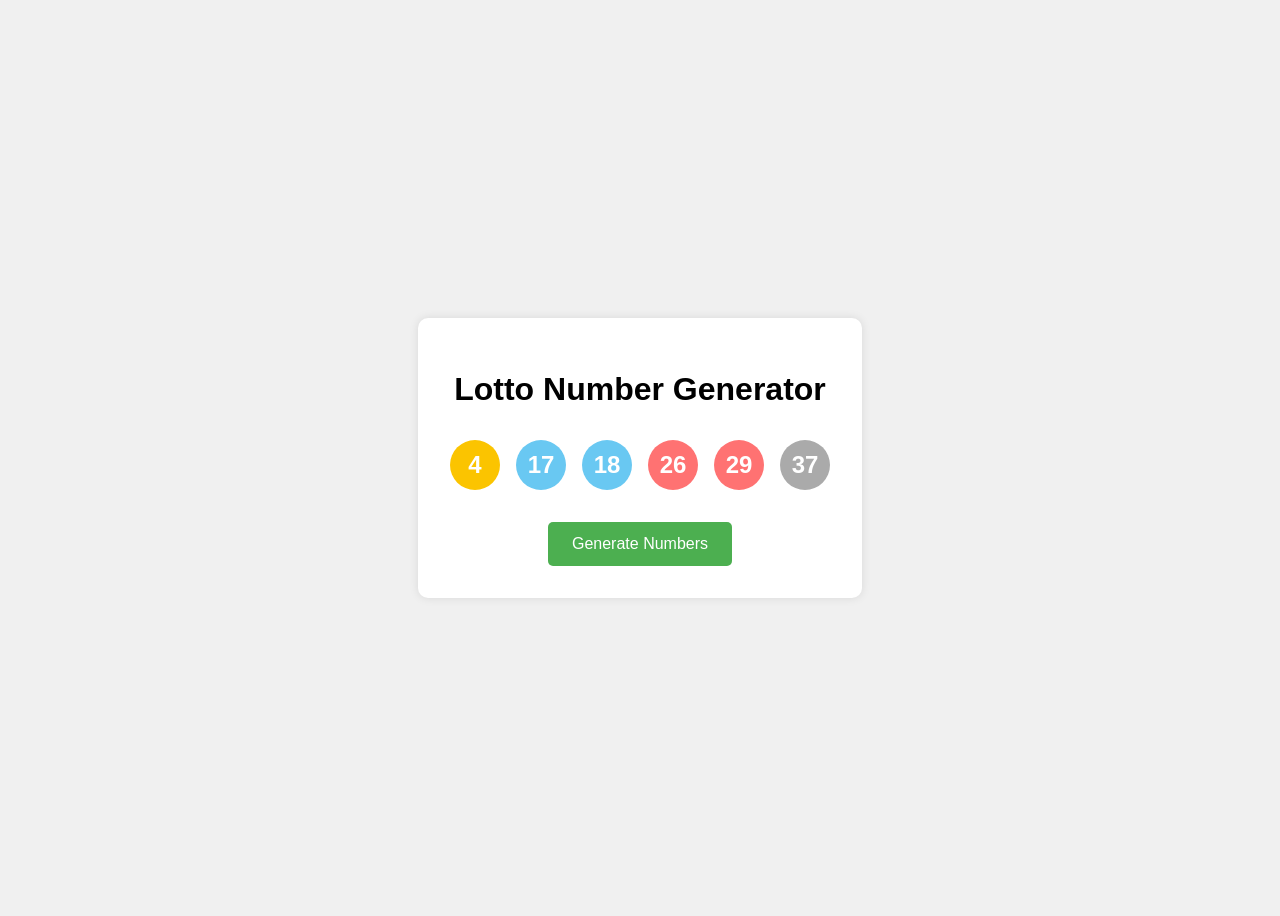
==== index.html @ 9f6ef5b7 "Update app and clean repository files" ====
<!DOCTYPE html>
<html lang="en">
<head>
    <meta charset="UTF-8" />
    <meta name="viewport" content="width=device-width, initial-scale=1.0" />
    <title>Lotto Number Generator</title>
    <link href='/style.css' rel='stylesheet'>
</head>
<body>
    <div class="container">
        <h1>Lotto Number Generator</h1>
        <div class="lotto-display"></div>
        <button class="generate-btn">Generate Numbers</button>
    </div>
    <script defer type="text/javascript" src="/main.js"></script>
</body>
</html>
---- style.css ----
body {
    font-family: sans-serif;
    display: flex;
    justify-content: center;
    align-items: center;
    min-height: 100vh;
    background-color: #f0f0f0;
}

.container {
    text-align: center;
    background-color: #fff;
    padding: 2rem;
    border-radius: 10px;
    box-shadow: 0 0 10px rgba(0, 0, 0, 0.1);
}

.lotto-display {
    display: flex;
    justify-content: center;
    gap: 1rem;
    margin: 2rem 0;
}

.lotto-ball {
    width: 50px;
    height: 50px;
    border-radius: 50%;
    display: flex;
    justify-content: center;
    align-items: center;
    font-size: 1.5rem;
    font-weight: bold;
    color: #fff;
}

.generate-btn {
    padding: 0.8rem 1.5rem;
    font-size: 1rem;
    border: none;
    border-radius: 5px;
    background-color: #4CAF50;
    color: #fff;
    cursor: pointer;
    transition: background-color 0.3s;
}

.generate-btn:hover {
    background-color: #45a049;
}
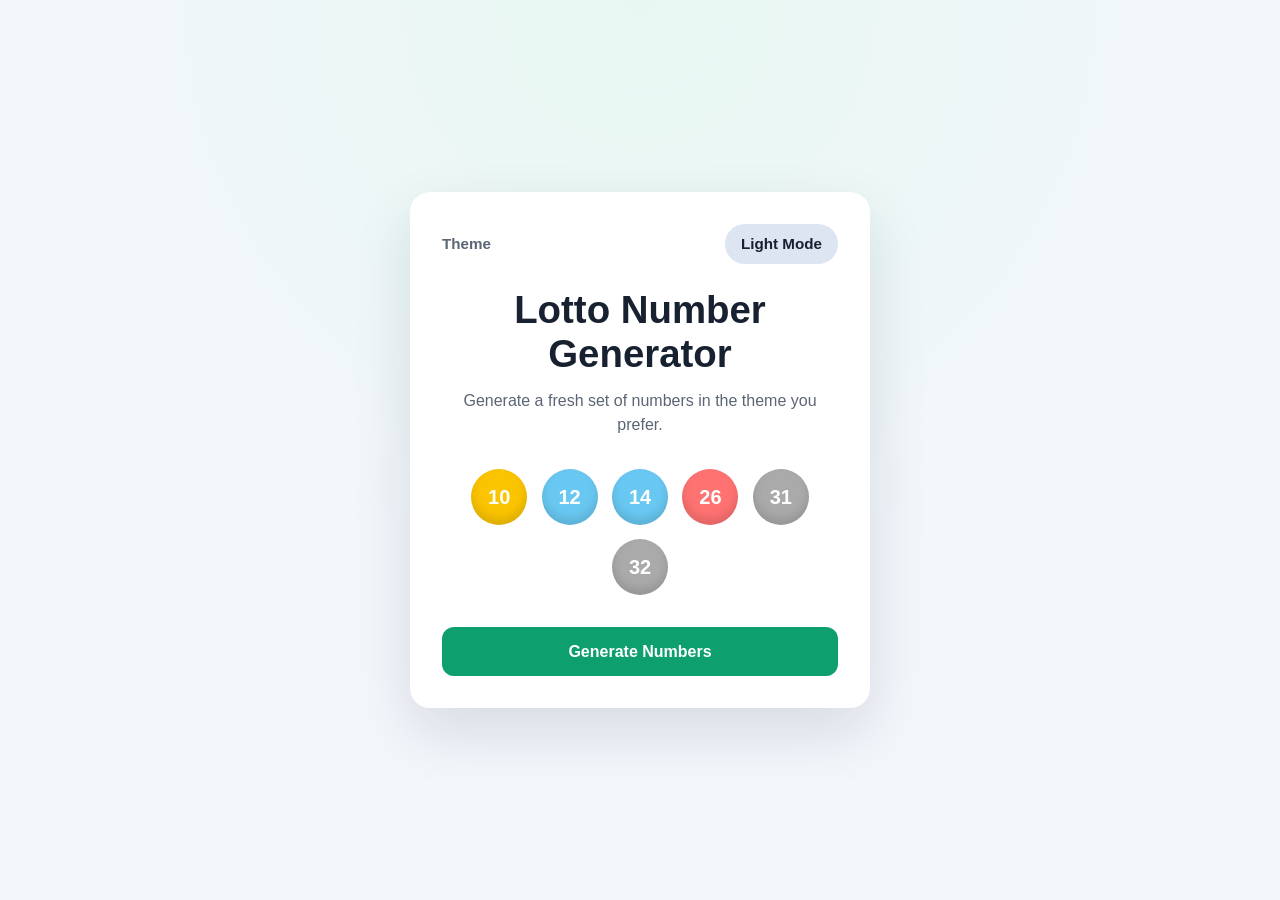
==== commit b86e6b84: "Add dark and light theme toggle" ====
--- a/index.html
+++ b/index.html
@@ -4,14 +4,21 @@
     <meta charset="UTF-8" />
     <meta name="viewport" content="width=device-width, initial-scale=1.0" />
     <title>Lotto Number Generator</title>
-    <link href='/style.css' rel='stylesheet'>
+    <link href="/style.css" rel="stylesheet">
 </head>
 <body>
     <div class="container">
+        <div class="toolbar">
+            <span class="theme-label">Theme</span>
+            <button class="theme-toggle" type="button" aria-label="Toggle color theme" aria-pressed="false">
+                <span class="theme-toggle-text">Light Mode</span>
+            </button>
+        </div>
         <h1>Lotto Number Generator</h1>
+        <p class="subtitle">Generate a fresh set of numbers in the theme you prefer.</p>
         <div class="lotto-display"></div>
         <button class="generate-btn">Generate Numbers</button>
     </div>
     <script defer type="text/javascript" src="/main.js"></script>
 </body>
-</html>+</html>
--- a/style.css
+++ b/style.css
@@ -1,50 +1,152 @@
+:root {
+    --bg-primary: #f3f6fb;
+    --bg-secondary: #ffffff;
+    --bg-accent: #e7f8f2;
+    --text-primary: #18212f;
+    --text-secondary: #5b6575;
+    --shadow-color: rgba(15, 23, 42, 0.12);
+    --button-bg: #0d9f6e;
+    --button-bg-hover: #0a855c;
+    --button-text: #ffffff;
+    --toggle-bg: #dce5f1;
+    --toggle-text: #18212f;
+}
+
+body[data-theme='dark'] {
+    --bg-primary: #08131a;
+    --bg-secondary: #112029;
+    --bg-accent: #16313b;
+    --text-primary: #f4fbff;
+    --text-secondary: #9fb4bf;
+    --shadow-color: rgba(0, 0, 0, 0.38);
+    --button-bg: #3fd0a3;
+    --button-bg-hover: #30ba90;
+    --button-text: #08131a;
+    --toggle-bg: #223844;
+    --toggle-text: #f4fbff;
+}
+
+* {
+    box-sizing: border-box;
+}
+
 body {
-    font-family: sans-serif;
+    margin: 0;
+    font-family: "Segoe UI", sans-serif;
     display: flex;
     justify-content: center;
     align-items: center;
     min-height: 100vh;
-    background-color: #f0f0f0;
+    padding: 1.5rem;
+    background: radial-gradient(circle at top, var(--bg-accent), var(--bg-primary) 55%);
+    color: var(--text-primary);
+    transition: background 0.25s ease, color 0.25s ease;
 }
 
 .container {
+    width: min(100%, 460px);
     text-align: center;
-    background-color: #fff;
+    background-color: var(--bg-secondary);
     padding: 2rem;
-    border-radius: 10px;
-    box-shadow: 0 0 10px rgba(0, 0, 0, 0.1);
+    border-radius: 20px;
+    box-shadow: 0 24px 60px var(--shadow-color);
+    transition: background-color 0.25s ease, box-shadow 0.25s ease;
+}
+
+.toolbar {
+    display: flex;
+    justify-content: space-between;
+    align-items: center;
+    margin-bottom: 1.5rem;
+}
+
+.theme-label,
+.subtitle {
+    color: var(--text-secondary);
+}
+
+.theme-label {
+    font-size: 0.95rem;
+    font-weight: 600;
+}
+
+.theme-toggle {
+    border: none;
+    border-radius: 999px;
+    background-color: var(--toggle-bg);
+    color: var(--toggle-text);
+    padding: 0.7rem 1rem;
+    font-size: 0.95rem;
+    font-weight: 700;
+    cursor: pointer;
+    transition: transform 0.2s ease, background-color 0.25s ease, color 0.25s ease;
+}
+
+.theme-toggle:hover {
+    transform: translateY(-1px);
+}
+
+h1 {
+    margin: 0;
+    font-size: clamp(1.9rem, 4vw, 2.4rem);
+}
+
+.subtitle {
+    margin: 0.85rem 0 2rem;
+    line-height: 1.5;
 }
 
 .lotto-display {
     display: flex;
+    flex-wrap: wrap;
     justify-content: center;
-    gap: 1rem;
+    gap: 0.9rem;
     margin: 2rem 0;
 }
 
 .lotto-ball {
-    width: 50px;
-    height: 50px;
+    width: 56px;
+    height: 56px;
     border-radius: 50%;
     display: flex;
     justify-content: center;
     align-items: center;
-    font-size: 1.5rem;
-    font-weight: bold;
+    font-size: 1.25rem;
+    font-weight: 800;
     color: #fff;
+    box-shadow: inset 0 -6px 10px rgba(0, 0, 0, 0.12);
 }
 
 .generate-btn {
-    padding: 0.8rem 1.5rem;
+    width: 100%;
+    padding: 0.95rem 1.5rem;
     font-size: 1rem;
+    font-weight: 700;
     border: none;
-    border-radius: 5px;
-    background-color: #4CAF50;
-    color: #fff;
+    border-radius: 12px;
+    background-color: var(--button-bg);
+    color: var(--button-text);
     cursor: pointer;
-    transition: background-color 0.3s;
+    transition: background-color 0.25s ease, transform 0.2s ease;
 }
 
 .generate-btn:hover {
-    background-color: #45a049;
-}+    background-color: var(--button-bg-hover);
+    transform: translateY(-1px);
+}
+
+@media (max-width: 520px) {
+    .container {
+        padding: 1.4rem;
+    }
+
+    .toolbar {
+        gap: 0.75rem;
+        align-items: flex-start;
+        flex-direction: column;
+    }
+
+    .theme-toggle {
+        width: 100%;
+    }
+}
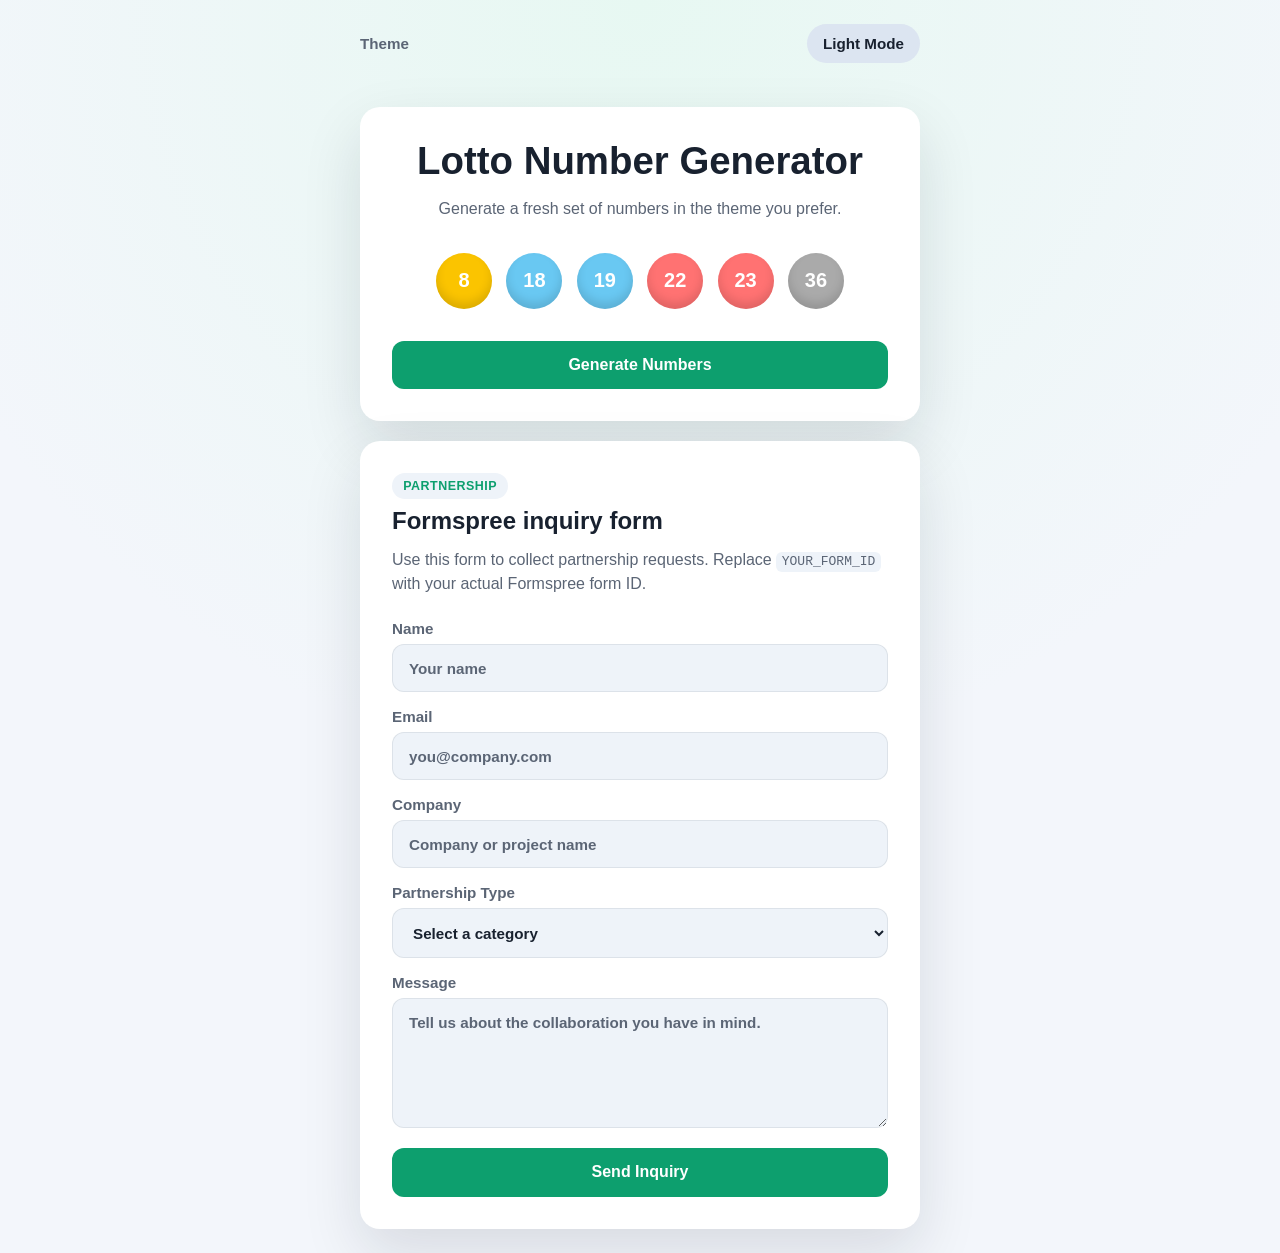
==== commit cce242a8: "Add Formspree partnership inquiry form" ====
--- a/index.html
+++ b/index.html
@@ -14,10 +14,51 @@
                 <span class="theme-toggle-text">Light Mode</span>
             </button>
         </div>
-        <h1>Lotto Number Generator</h1>
-        <p class="subtitle">Generate a fresh set of numbers in the theme you prefer.</p>
-        <div class="lotto-display"></div>
-        <button class="generate-btn">Generate Numbers</button>
+
+        <section class="card lotto-card">
+            <h1>Lotto Number Generator</h1>
+            <p class="subtitle">Generate a fresh set of numbers in the theme you prefer.</p>
+            <div class="lotto-display"></div>
+            <button class="generate-btn">Generate Numbers</button>
+        </section>
+
+        <section class="card partnership-card">
+            <div class="section-heading">
+                <span class="eyebrow">Partnership</span>
+                <h2>Formspree inquiry form</h2>
+            </div>
+            <p class="subtitle form-copy">Use this form to collect partnership requests. Replace <code>YOUR_FORM_ID</code> with your actual Formspree form ID.</p>
+            <form class="partnership-form" action="https://formspree.io/f/YOUR_FORM_ID" method="POST">
+                <label>
+                    Name
+                    <input type="text" name="name" placeholder="Your name" required>
+                </label>
+                <label>
+                    Email
+                    <input type="email" name="email" placeholder="you@company.com" required>
+                </label>
+                <label>
+                    Company
+                    <input type="text" name="company" placeholder="Company or project name">
+                </label>
+                <label>
+                    Partnership Type
+                    <select name="partnership_type" required>
+                        <option value="" selected disabled>Select a category</option>
+                        <option value="brand">Brand collaboration</option>
+                        <option value="creator">Creator partnership</option>
+                        <option value="distribution">Music distribution</option>
+                        <option value="investment">Investment / strategic</option>
+                    </select>
+                </label>
+                <label>
+                    Message
+                    <textarea name="message" rows="5" placeholder="Tell us about the collaboration you have in mind." required></textarea>
+                </label>
+                <input type="hidden" name="_subject" value="New VAYLA partnership inquiry">
+                <button class="generate-btn form-submit" type="submit">Send Inquiry</button>
+            </form>
+        </section>
     </div>
     <script defer type="text/javascript" src="/main.js"></script>
 </body>
--- a/style.css
+++ b/style.css
@@ -2,6 +2,8 @@
     --bg-primary: #f3f6fb;
     --bg-secondary: #ffffff;
     --bg-accent: #e7f8f2;
+    --bg-muted: #eef3f9;
+    --border-color: rgba(24, 33, 47, 0.08);
     --text-primary: #18212f;
     --text-secondary: #5b6575;
     --shadow-color: rgba(15, 23, 42, 0.12);
@@ -16,6 +18,8 @@
     --bg-primary: #08131a;
     --bg-secondary: #112029;
     --bg-accent: #16313b;
+    --bg-muted: #132731;
+    --border-color: rgba(244, 251, 255, 0.08);
     --text-primary: #f4fbff;
     --text-secondary: #9fb4bf;
     --shadow-color: rgba(0, 0, 0, 0.38);
@@ -33,9 +37,6 @@
 body {
     margin: 0;
     font-family: "Segoe UI", sans-serif;
-    display: flex;
-    justify-content: center;
-    align-items: center;
     min-height: 100vh;
     padding: 1.5rem;
     background: radial-gradient(circle at top, var(--bg-accent), var(--bg-primary) 55%);
@@ -44,8 +45,13 @@
 }
 
 .container {
-    width: min(100%, 460px);
-    text-align: center;
+    width: min(100%, 560px);
+    margin: 0 auto;
+    display: grid;
+    gap: 1.25rem;
+}
+
+.card {
     background-color: var(--bg-secondary);
     padding: 2rem;
     border-radius: 20px;
@@ -53,6 +59,10 @@
     transition: background-color 0.25s ease, box-shadow 0.25s ease;
 }
 
+.lotto-card {
+    text-align: center;
+}
+
 .toolbar {
     display: flex;
     justify-content: space-between;
@@ -61,7 +71,8 @@
 }
 
 .theme-label,
-.subtitle {
+.subtitle,
+.partnership-form label {
     color: var(--text-secondary);
 }
 
@@ -86,14 +97,39 @@
     transform: translateY(-1px);
 }
 
+h1,
+h2 {
+    margin: 0;
+}
+
 h1 {
-    margin: 0;
     font-size: clamp(1.9rem, 4vw, 2.4rem);
+}
+
+h2 {
+    font-size: 1.5rem;
 }
 
 .subtitle {
     margin: 0.85rem 0 2rem;
     line-height: 1.5;
+}
+
+.form-copy {
+    margin-bottom: 1.5rem;
+}
+
+.eyebrow {
+    display: inline-flex;
+    margin-bottom: 0.5rem;
+    padding: 0.35rem 0.7rem;
+    border-radius: 999px;
+    background-color: var(--bg-muted);
+    color: var(--button-bg);
+    font-size: 0.78rem;
+    font-weight: 700;
+    letter-spacing: 0.04em;
+    text-transform: uppercase;
 }
 
 .lotto-display {
@@ -135,8 +171,64 @@
     transform: translateY(-1px);
 }
 
+.partnership-form {
+    display: grid;
+    gap: 1rem;
+}
+
+.partnership-form label {
+    display: grid;
+    gap: 0.45rem;
+    font-size: 0.95rem;
+    font-weight: 600;
+}
+
+.partnership-form input,
+.partnership-form select,
+.partnership-form textarea {
+    width: 100%;
+    border: 1px solid var(--border-color);
+    border-radius: 12px;
+    background-color: var(--bg-muted);
+    color: var(--text-primary);
+    padding: 0.9rem 1rem;
+    font: inherit;
+    outline: none;
+    transition: border-color 0.2s ease, background-color 0.25s ease;
+}
+
+.partnership-form input::placeholder,
+.partnership-form textarea::placeholder {
+    color: var(--text-secondary);
+}
+
+.partnership-form input:focus,
+.partnership-form select:focus,
+.partnership-form textarea:focus {
+    border-color: var(--button-bg);
+}
+
+.partnership-form textarea {
+    resize: vertical;
+    min-height: 130px;
+}
+
+.form-submit {
+    margin-top: 0.25rem;
+}
+
+code {
+    padding: 0.15rem 0.35rem;
+    border-radius: 6px;
+    background-color: var(--bg-muted);
+}
+
 @media (max-width: 520px) {
-    .container {
+    body {
+        padding: 1rem;
+    }
+
+    .card {
         padding: 1.4rem;
     }
 
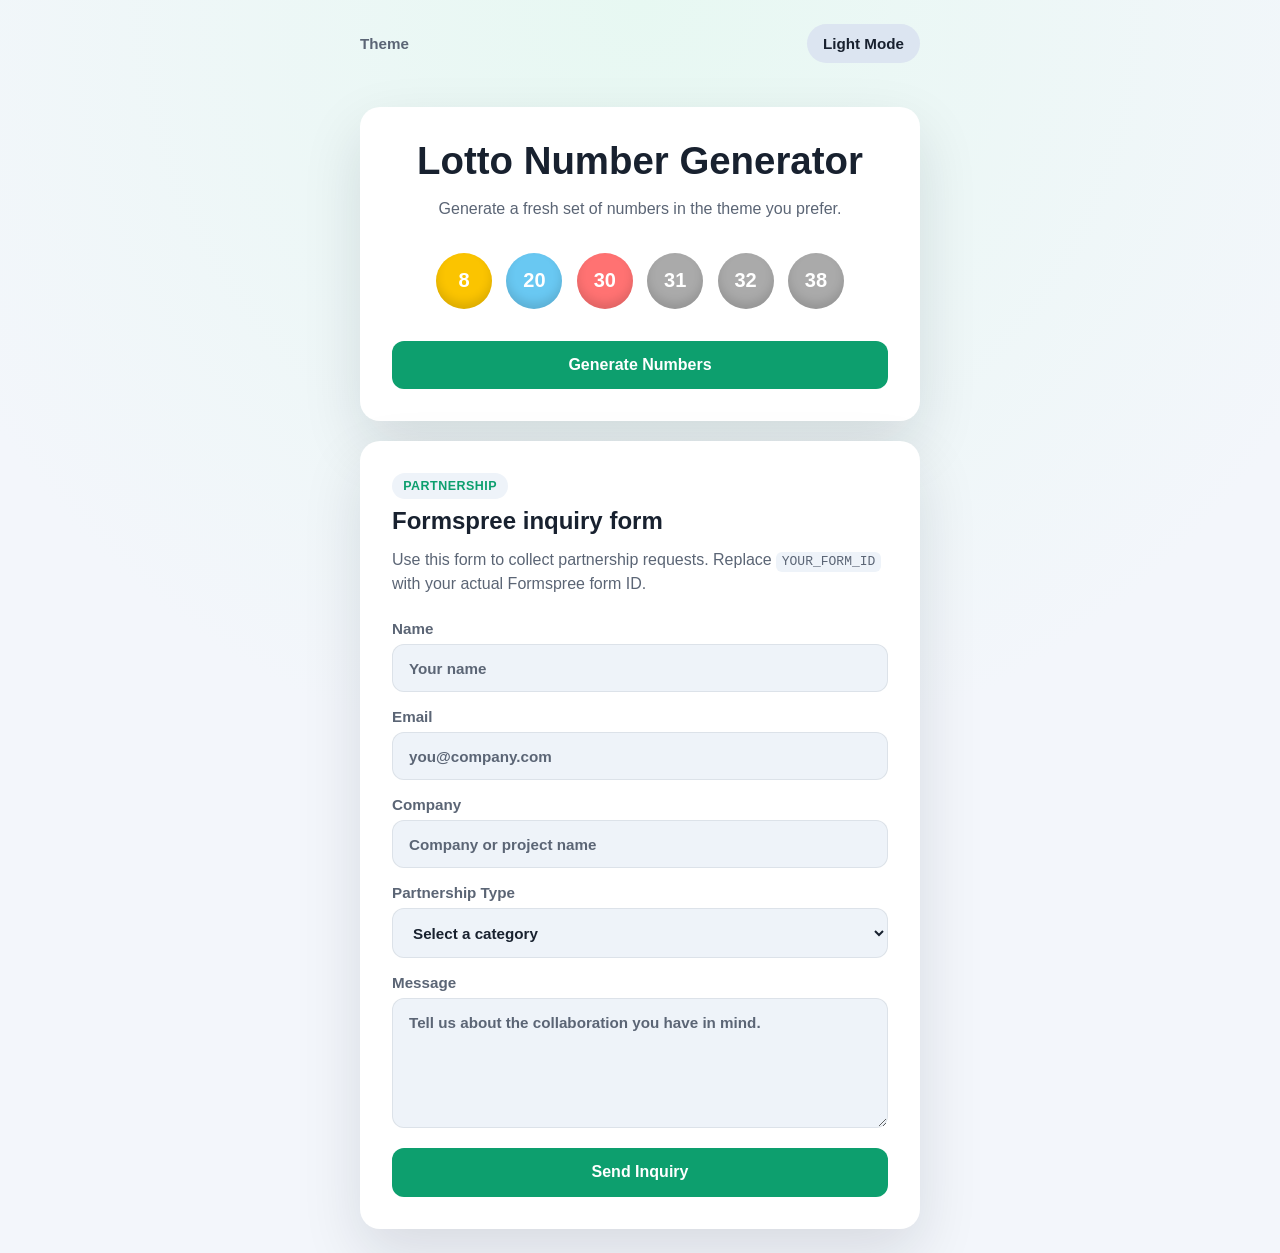
==== commit 7b5cdc84: "Connect partnership form to Formspree" ====
--- a/index.html
+++ b/index.html
@@ -28,7 +28,7 @@
                 <h2>Formspree inquiry form</h2>
             </div>
             <p class="subtitle form-copy">Use this form to collect partnership requests. Replace <code>YOUR_FORM_ID</code> with your actual Formspree form ID.</p>
-            <form class="partnership-form" action="https://formspree.io/f/YOUR_FORM_ID" method="POST">
+            <form class="partnership-form" action="https://formspree.io/f/mlgpaejr" method="POST">
                 <label>
                     Name
                     <input type="text" name="name" placeholder="Your name" required>
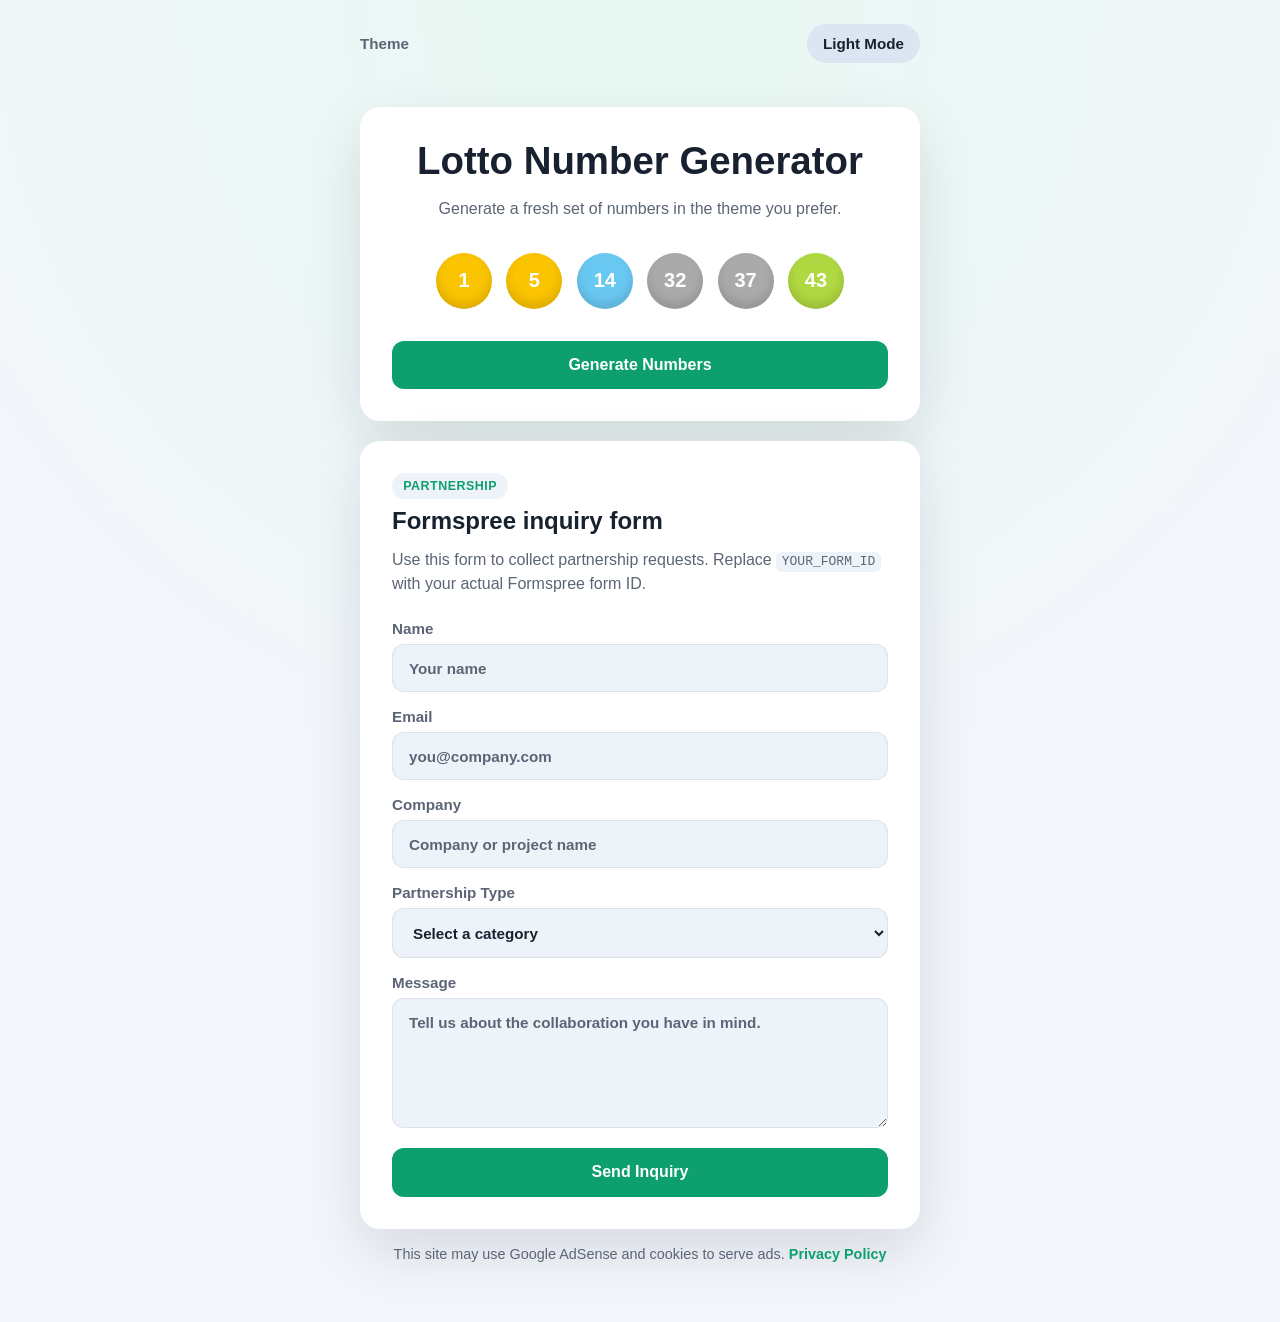
==== commit 320e5a2c: "Add AdSense setup and GitHub Pages deployment" ====
--- a/index.html
+++ b/index.html
@@ -3,8 +3,10 @@
 <head>
     <meta charset="UTF-8" />
     <meta name="viewport" content="width=device-width, initial-scale=1.0" />
+    <meta name="google-adsense-account" content="ca-pub-3945020679461061" />
     <title>Lotto Number Generator</title>
     <link href="/style.css" rel="stylesheet">
+    <script async src="https://pagead2.googlesyndication.com/pagead/js/adsbygoogle.js?client=ca-pub-3945020679461061" crossorigin="anonymous"></script>
 </head>
 <body>
     <div class="container">
@@ -61,5 +63,8 @@
         </section>
     </div>
     <script defer type="text/javascript" src="/main.js"></script>
+    <footer class="site-footer">
+        <p>This site may use Google AdSense and cookies to serve ads. <a href="/privacy.html">Privacy Policy</a></p>
+    </footer>
 </body>
 </html>
--- a/style.css
+++ b/style.css
@@ -242,3 +242,31 @@
         width: 100%;
     }
 }
+
+.site-footer {
+    width: min(100%, 560px);
+    margin: 0 auto 2rem;
+    padding: 0 0.5rem;
+    color: var(--text-secondary);
+    font-size: 0.9rem;
+    line-height: 1.6;
+    text-align: center;
+}
+
+.site-footer a,
+.policy-card a {
+    color: var(--button-bg);
+    font-weight: 700;
+    text-decoration: none;
+}
+
+.site-footer a:hover,
+.policy-card a:hover {
+    text-decoration: underline;
+}
+
+.policy-card p {
+    margin: 0 0 1rem;
+    color: var(--text-secondary);
+    line-height: 1.7;
+}
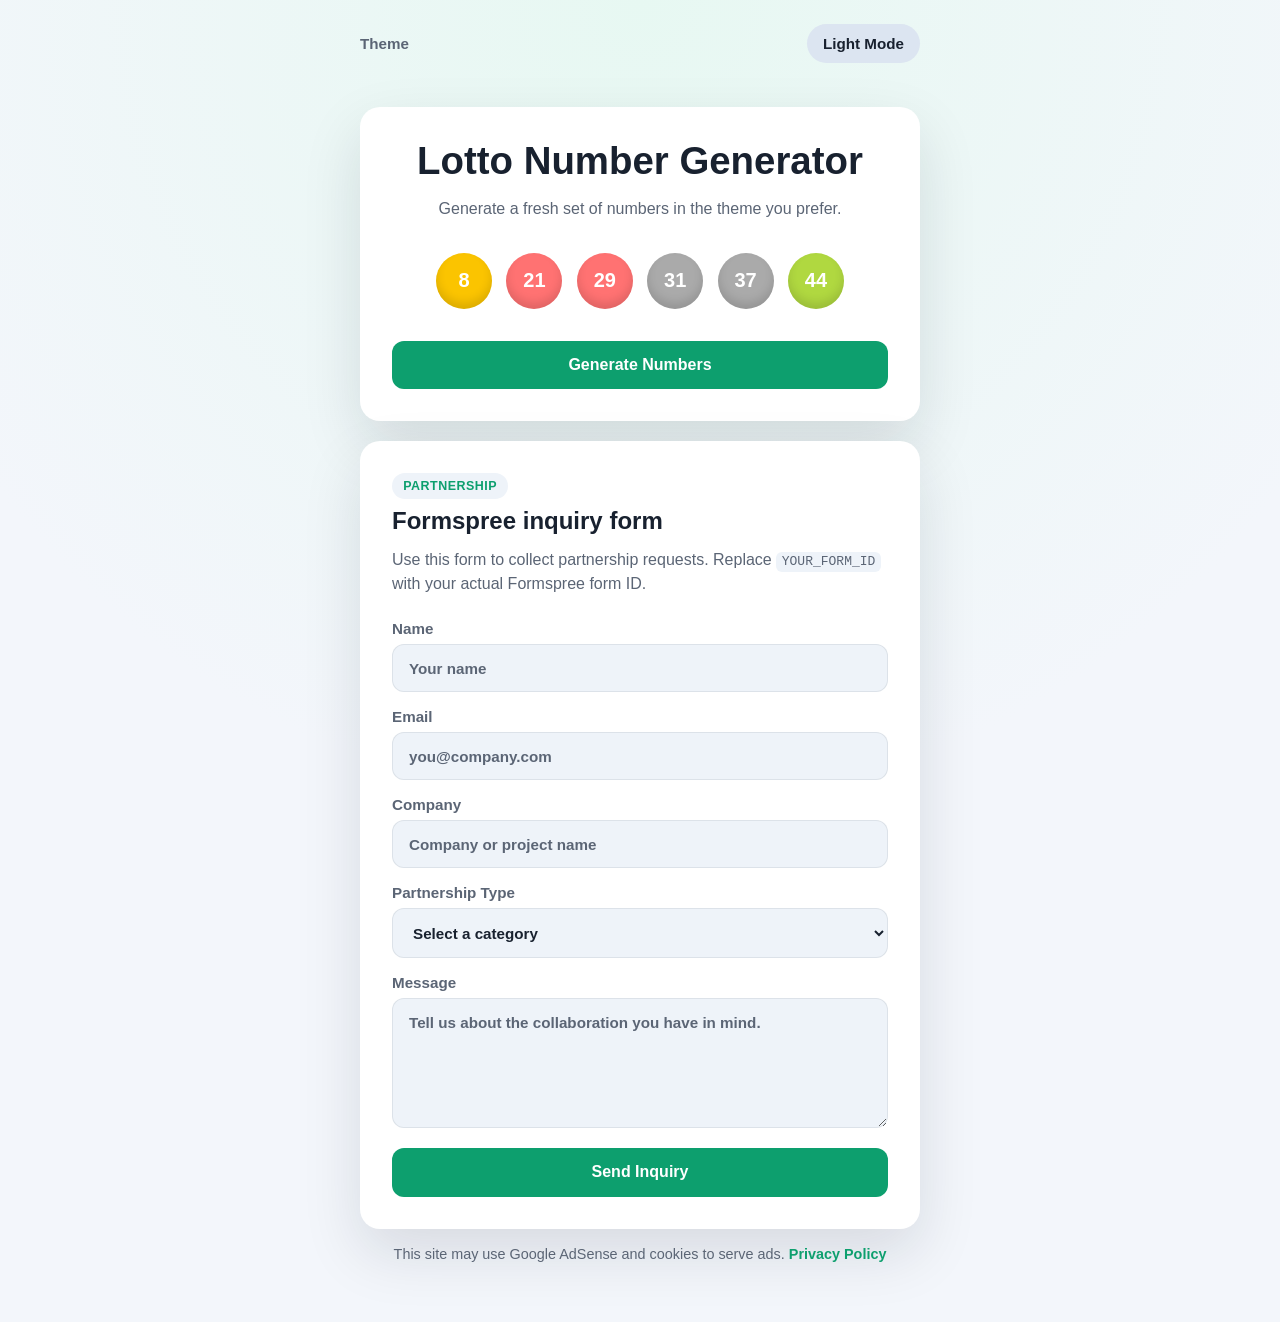
==== commit 417e2b73: "Add Google Analytics tag to HTML pages" ====
--- a/index.html
+++ b/index.html
@@ -4,6 +4,15 @@
     <meta charset="UTF-8" />
     <meta name="viewport" content="width=device-width, initial-scale=1.0" />
     <meta name="google-adsense-account" content="ca-pub-3945020679461061" />
+    <!-- Google tag (gtag.js) -->
+    <script async src="https://www.googletagmanager.com/gtag/js?id=G-8ML9JGXYD5"></script>
+    <script>
+        window.dataLayer = window.dataLayer || [];
+        function gtag(){dataLayer.push(arguments);}
+        gtag('js', new Date());
+
+        gtag('config', 'G-8ML9JGXYD5');
+    </script>
     <title>Lotto Number Generator</title>
     <link href="/style.css" rel="stylesheet">
     <script async src="https://pagead2.googlesyndication.com/pagead/js/adsbygoogle.js?client=ca-pub-3945020679461061" crossorigin="anonymous"></script>
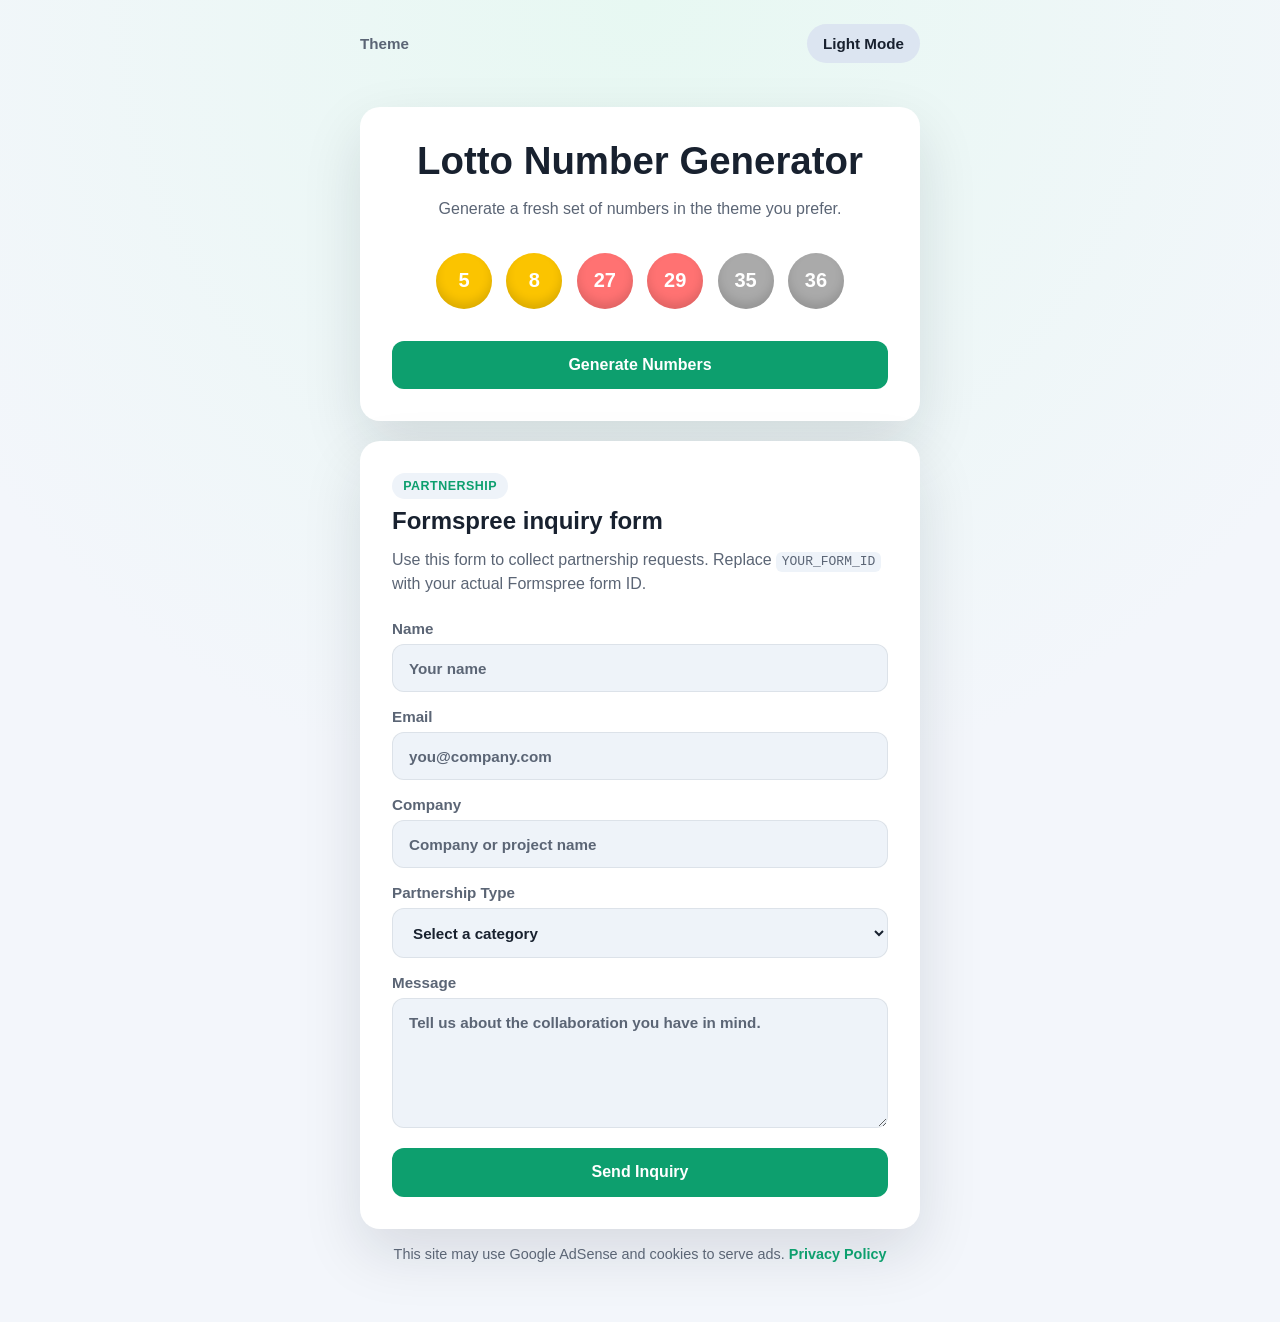
==== commit e6f7c614: "Fix asset paths for GitHub Pages" ====
--- a/index.html
+++ b/index.html
@@ -14,7 +14,7 @@
         gtag('config', 'G-8ML9JGXYD5');
     </script>
     <title>Lotto Number Generator</title>
-    <link href="/style.css" rel="stylesheet">
+    <link href="style.css" rel="stylesheet">
     <script async src="https://pagead2.googlesyndication.com/pagead/js/adsbygoogle.js?client=ca-pub-3945020679461061" crossorigin="anonymous"></script>
 </head>
 <body>
@@ -71,9 +71,9 @@
             </form>
         </section>
     </div>
-    <script defer type="text/javascript" src="/main.js"></script>
+    <script defer type="text/javascript" src="main.js"></script>
     <footer class="site-footer">
-        <p>This site may use Google AdSense and cookies to serve ads. <a href="/privacy.html">Privacy Policy</a></p>
+        <p>This site may use Google AdSense and cookies to serve ads. <a href="privacy.html">Privacy Policy</a></p>
     </footer>
 </body>
 </html>
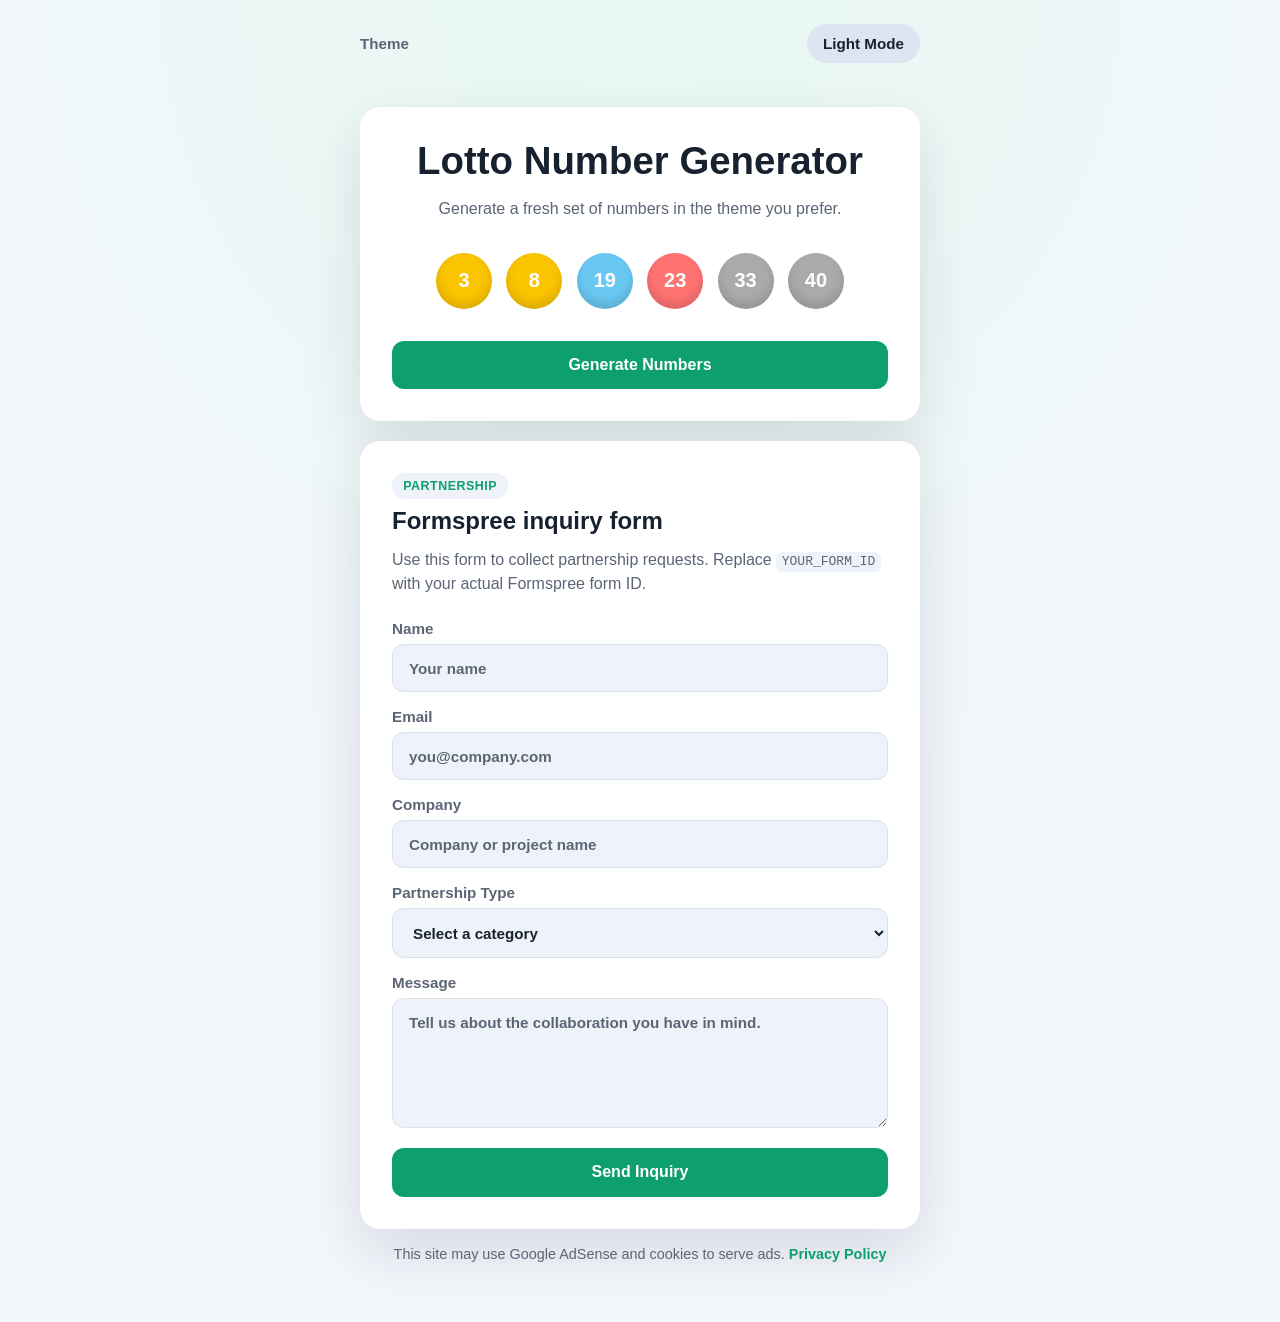
==== commit 5c8a5e95: "Add Microsoft Clarity tracking tag" ====
--- a/index.html
+++ b/index.html
@@ -12,6 +12,13 @@
         gtag('js', new Date());
 
         gtag('config', 'G-8ML9JGXYD5');
+    </script>
+    <script type="text/javascript">
+        (function(c,l,a,r,i,t,y){
+            c[a]=c[a]||function(){(c[a].q=c[a].q||[]).push(arguments)};
+            t=l.createElement(r);t.async=1;t.src="https://www.clarity.ms/tag/"+i;
+            y=l.getElementsByTagName(r)[0];y.parentNode.insertBefore(t,y);
+        })(window, document, "clarity", "script", "vxzq0uv4tf");
     </script>
     <title>Lotto Number Generator</title>
     <link href="style.css" rel="stylesheet">
